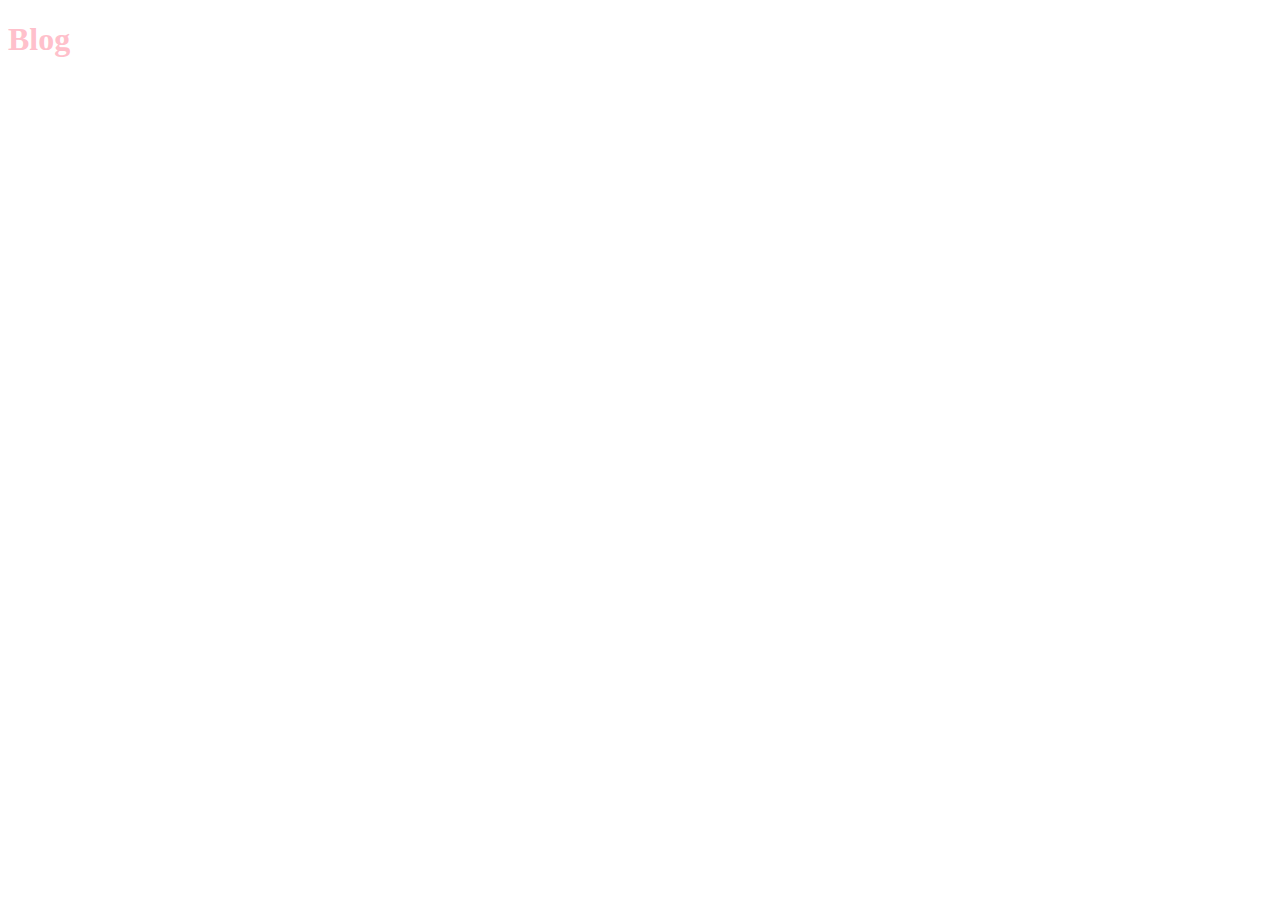
==== blog/index.html @ 1d76dd06 "liens" ====
<!DOCTYPE html>
<html>
<head>
<meta charset="UTF-8">
<meta name="viewport" content="width=device-width, initial-scale=1.0">
<meta http-equiv="X-UA-Compatible" content="ie=edge">
 <!-- CSS de TAILWIND --> <link href="https://unpkg.com/tailwindcss@^2/dist/tailwind.min.css" rel="stylesheet">
<!-- CSS de FONTAWESOME --> <link rel="stylesheet" href="https://cdnjs.cloudflare.com/ajax/libs/font-awesome/5.15.2/css/all.min.css" integrity="sha512-HK5fgLBL+xu6dm/Ii3z4xhlSUyZgTT9tuc/hSrtw6uzJOvgRr2a9jyxxT1ely+B+xFAmJKVSTbpM/CuL7qxO8w==" crossorigin="anonymous" />
<!-- COSTUM CSS--> <link rel="stylesheet" href="style.css">
 <title>your name</title>
</head>
<body>

<h1>Blog</h1>

</body>
</html>
---- blog/style.css ----
h1{color:pink;
}
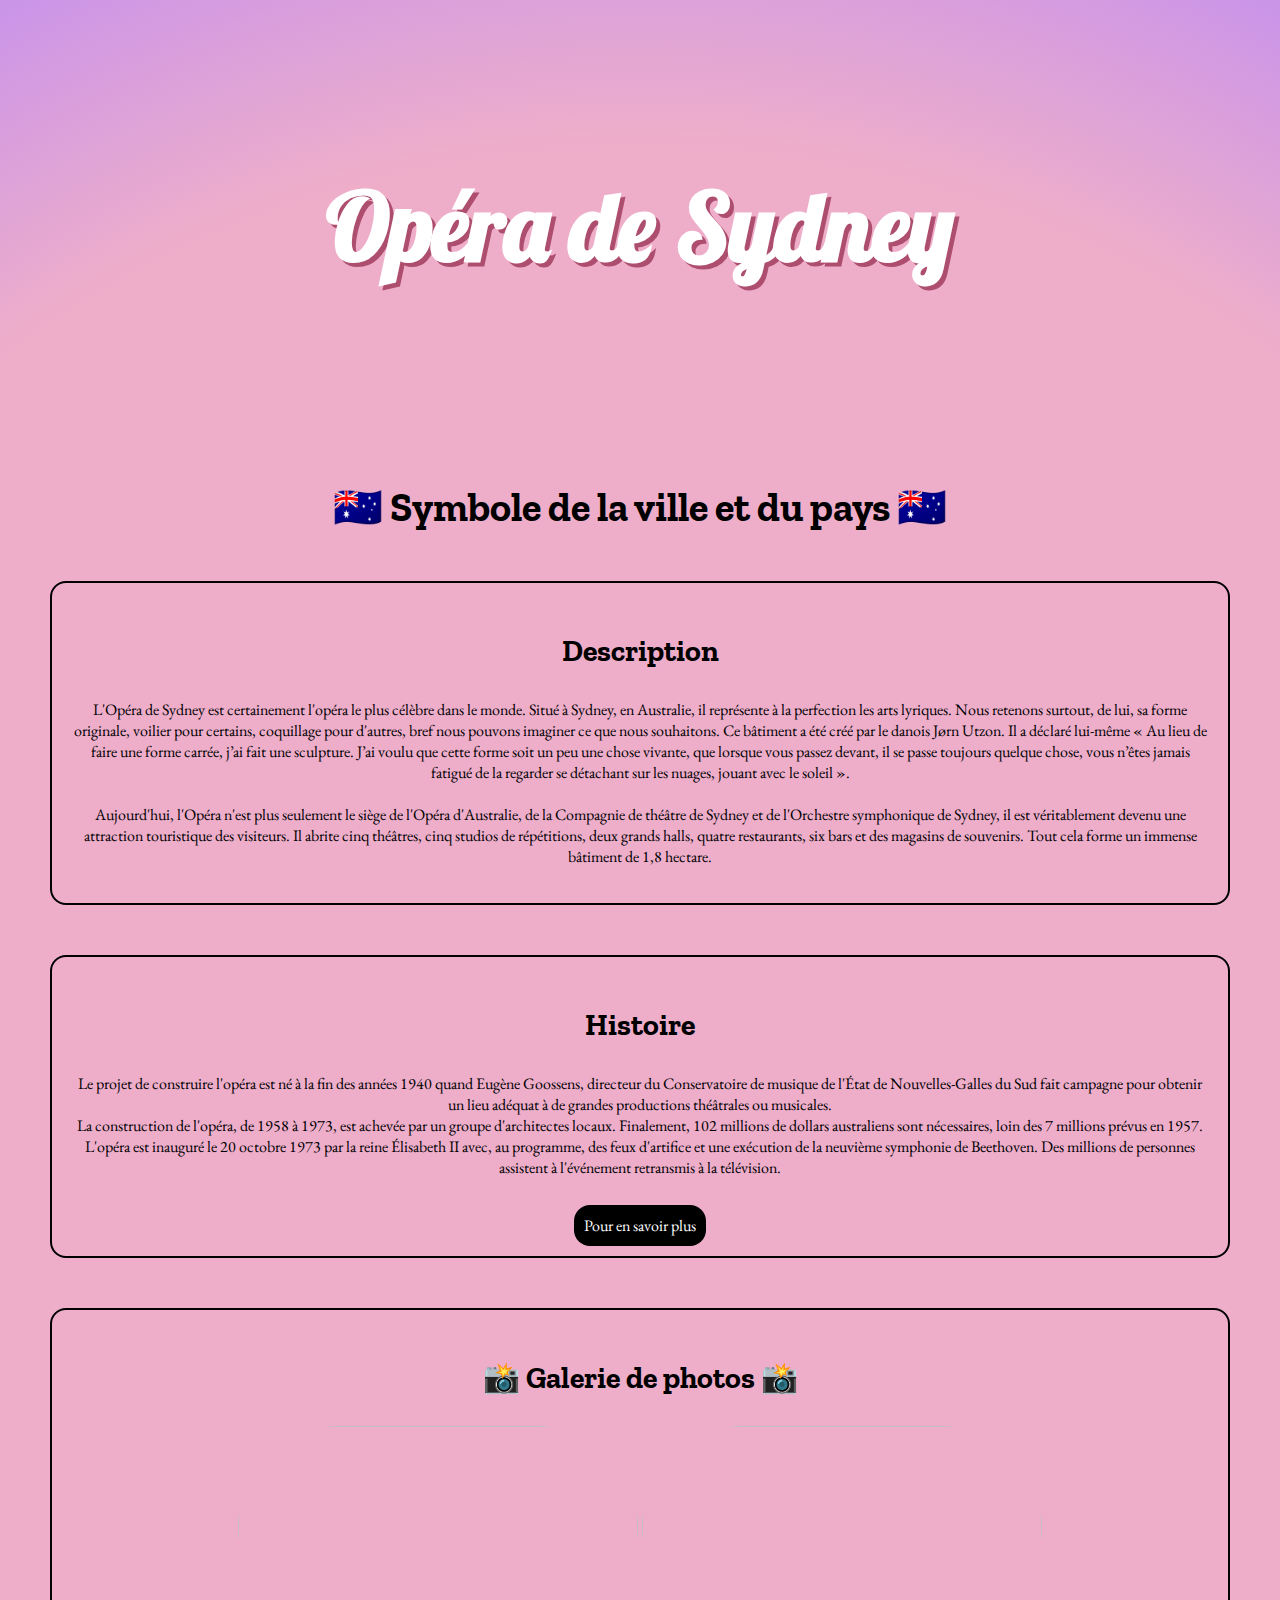
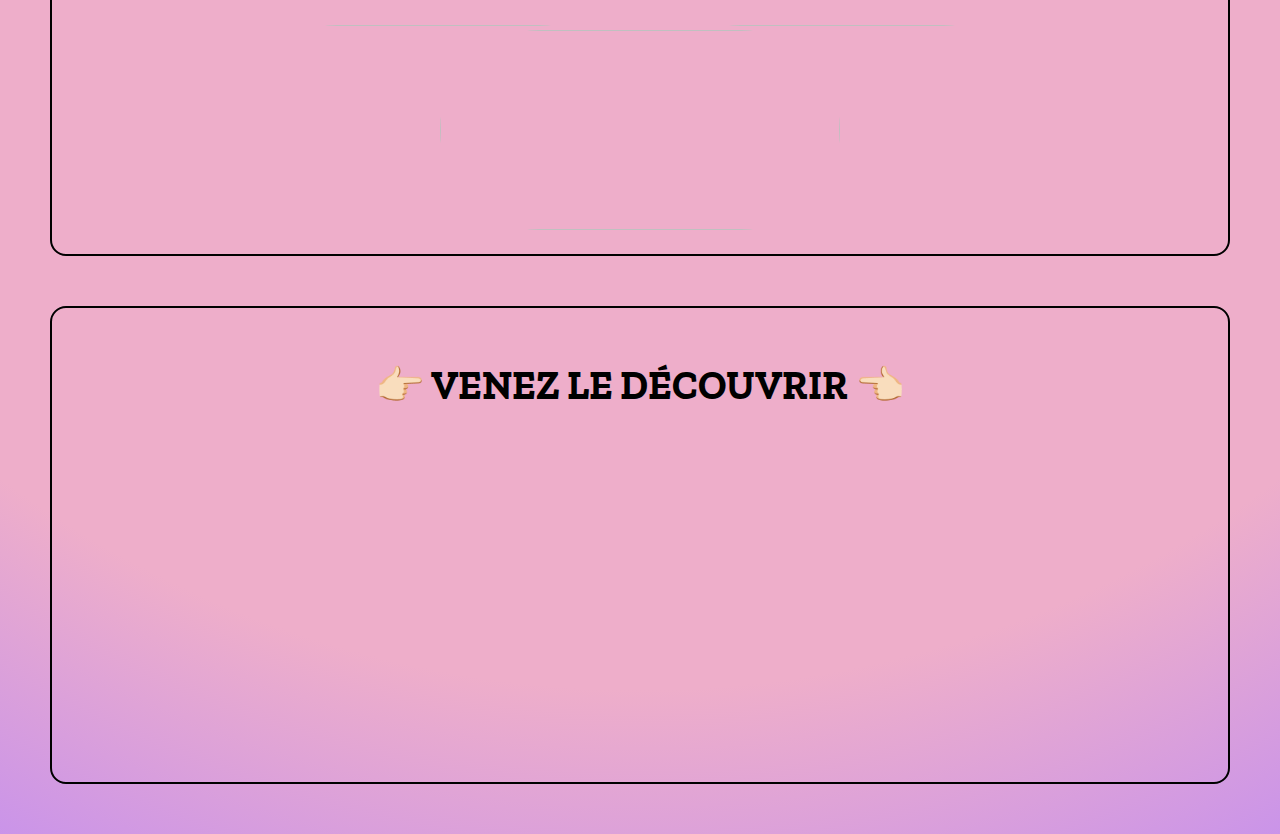
==== commit 58319e83: "centre image" ====
--- a/blog/index.html
+++ b/blog/index.html
@@ -11,7 +11,55 @@
 </head>
 <body>
 
-<h1>Blog</h1>
+    <div class="hero">
+        <h1>Opéra de Sydney</h1>
+      </div>
+      
+      
+      <div class="center">
+        <h2>🇦🇺 Symbole de la ville et du pays 🇦🇺</h2>
+      </div>
+      
+      
+      <div class="container">
+        <h3>Description</h3>
+        <p>L'Opéra de Sydney est certainement l'opéra le plus célèbre dans le monde. Situé à Sydney, en Australie, il représente à la perfection les arts lyriques. Nous retenons surtout, de lui, sa forme originale, voilier pour certains, coquillage pour d'autres, bref nous pouvons imaginer ce que nous souhaitons. Ce bâtiment a été créé par le danois Jørn Utzon. Il a déclaré lui-même « Au lieu de faire une forme carrée, j’ai fait une sculpture. J’ai voulu que cette forme soit un peu une chose vivante, que lorsque vous passez devant, il se passe toujours quelque chose, vous n’êtes jamais fatigué de la regarder se détachant sur les nuages, jouant avec le soleil ».
+      <br>
+      <br>
+      Aujourd'hui, l'Opéra n'est plus seulement le siège de l'Opéra d'Australie, de la Compagnie de théâtre de Sydney et de l'Orchestre symphonique de Sydney, il est véritablement devenu une attraction touristique des visiteurs.
+          Il abrite cinq théâtres, cinq studios de répétitions, deux grands halls, quatre restaurants, six bars et des magasins de souvenirs. Tout cela forme un immense bâtiment de 1,8 hectare.
+      </div>
+      
+      
+      <div class="container">
+        <h3>Histoire</h3>
+        <p>
+         Le projet de construire l'opéra est né à la fin des années 1940 quand Eugène Goossens, directeur du Conservatoire de musique de l'État de Nouvelles-Galles du Sud fait campagne pour obtenir un lieu adéquat à de grandes productions théâtrales ou musicales. 
+          <br>
+          La construction de l'opéra, de 1958 à 1973, est achevée par un groupe d'architectes locaux.
+      
+      Finalement, 102 millions de dollars australiens sont nécessaires, loin des 7 millions prévus en 1957.
+          <br>
+          L'opéra est inauguré le 20 octobre 1973 par la reine Élisabeth II avec, au programme, des feux d'artifice et une exécution de la neuvième symphonie de Beethoven. Des millions de personnes assistent à l'événement retransmis à la télévision.
+         <br>
+         <br>
+        </p>
+        <a class="btn" href="https://fr.wikipedia.org/wiki/Opéra_de_Sydney">Pour en savoir plus</a>
+      </div>
+      
+      
+      <div class="container">
+        <h3>📸 Galerie de photos 📸</h3>
+        <img class="mx-auto" src="https://images.unsplash.com/photo-1549180030-48bf079fb38a?ixid=MXwxMjA3fDB8MHxzZWFyY2h8NHx8b3AlQzMlQTlyYSUyMHN5ZG5leXxlbnwwfHwwfA%3D%3D&ixlib=rb-1.2.1&auto=format&fit=crop&w=900&q=60"/>
+        <img class="mx-auto" src="https://images.unsplash.com/photo-1613079900861-0b9ecc4e1b93?ixid=MXwxMjA3fDB8MHxzZWFyY2h8MTF8fG9wJUMzJUE5cmElMjBzeWRuZXl8ZW58MHx8MHw%3D&ixlib=rb-1.2.1&auto=format&fit=crop&w=900&q=60"/>
+        <img class="mx-auto" src="https://images.unsplash.com/photo-1551352912-484163ad5be9?ixid=MXwxMjA3fDB8MHxzZWFyY2h8MTJ8fG9wJUMzJUE5cmElMjBzeWRuZXl8ZW58MHx8MHw%3D&ixlib=rb-1.2.1&auto=format&fit=crop&w=900&q=60"/>
+      </div>
+      
+      
+      <div class="card">
+        <h2>👉🏻 VENEZ LE DÉCOUVRIR 👈🏻</h2>
+        <iframe class="mx-auto" width="560" height="315" src="https://www.youtube.com/embed/N5A57ED1qxA" frameborder="0" allow="accelerometer; autoplay; clipboard-write; encrypted-media; gyroscope; picture-in-picture" allowfullscreen></iframe>
+      </div>
 
 </body>
 </html>--- a/blog/style.css
+++ b/blog/style.css
@@ -1,2 +1,87 @@
-h1{color:pink;
+@import url('https://fonts.googleapis.com/css2?family=Lobster&display=swap');
+
+@import url('https://fonts.googleapis.com/css2?family=Zilla+Slab:wght@700&display=swap');
+
+@import url('https://fonts.googleapis.com/css2?family=EB+Garamond&display=swap');
+
+body{
+  margin: 0px;
+  background: radial-gradient(circle, rgba(238,174,202,1) 78%, rgba(202,148,233,1) 100%);
+}
+
+.hero{
+  height: 50vh;
+  display: flex; 
+  justify-content: center;
+  align-items: center;
+  background-image: url("https://cdn.pixabay.com/photo/2018/05/07/22/08/sydney-opera-house-3381786_1280.jpg");
+  background-size: cover;
+}
+
+h1 {
+  color: white;
+  text-shadow: 4px 4px 0px #ae4e6f;
+  font-size: 95px;
+  font-family: "Lobster"
+}
+
+h2{
+  text-align: center;
+  font-family: "Zilla Slab";
+  font-size: 40px;
+}
+
+h3{
+  font-family: "Zilla Slab";
+  font-size: 30px;
+}
+
+p{
+  font-family: "EB Garamond";
+}
+
+.container{
+  text-align: center;
+  border: 2px solid black;
+  margin: 50px;
+  padding: 20px;
+  border-radius: 16px; 
+}
+
+.container:hover{
+  background-color: #f1aa9b;
+}
+
+.card{
+  border: 2px solid black;
+  margin: 50px;
+  padding: 20px;
+  border-radius: 16px; 
+  text-align: center;
+}
+
+.card:hover{
+  background-color: #f1aa9b;
+}
+
+img{
+  border-radius:800px;
+  width: 400px;
+  height: 200px;
+}
+
+.center{
+  text-align: center;
+}
+
+a{
+  text-decoration:none;
+  font-family: "EB Garamond";
+}
+
+.btn{
+  background-color: black;
+  color: white;
+  padding: 10px;
+  border-radius: 16px;
 }